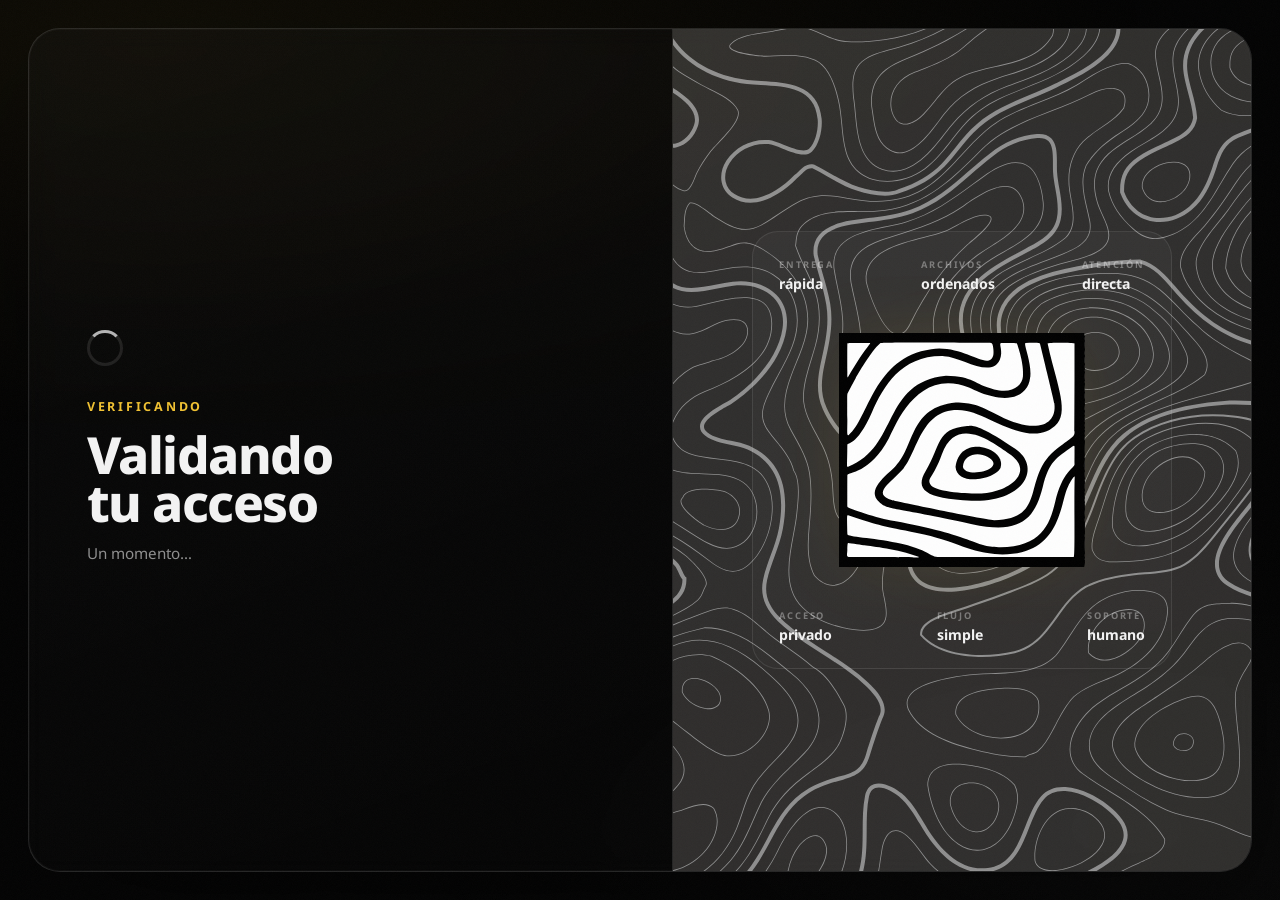
==== auth.html @ 5a483030 "Create auth.html" ====
<!doctype html>
<html lang="es">
<head>
  <meta charset="utf-8" />
  <meta name="viewport" content="width=device-width,initial-scale=1" />
  <title>Verificando acceso · Portal privado</title>
  <link rel="icon" type="image/png" sizes="32x32" href="assets/favicon-32x32.png" />
  <link rel="icon" type="image/png" sizes="16x16" href="assets/favicon-16x16.png" />
  <link rel="apple-touch-icon" sizes="180x180" href="assets/apple-touch-icon.png" />
  <link rel="manifest" href="manifest.json" />
  <meta name="theme-color" content="#0a0a0a" />
  <link rel="preconnect" href="https://fonts.googleapis.com" />
  <link rel="preconnect" href="https://fonts.gstatic.com" crossorigin />
  <link href="https://fonts.googleapis.com/css2?family=Noto+Sans:wght@400;600;700;800&display=swap" rel="stylesheet" />
  <link rel="stylesheet" href="styles.css" />
  <style>
    .auth-wrap {
      display: flex;
      flex-direction: column;
      justify-content: center;
      min-height: 100%;
      max-width: 480px;
    }
    .auth-spinner {
      width: 36px; height: 36px;
      border: 3px solid rgba(255,255,255,0.1);
      border-top-color: rgba(255,255,255,0.7);
      border-radius: 50%;
      animation: spin 0.75s linear infinite;
      margin-bottom: 32px;
    }
    @keyframes spin { to { transform: rotate(360deg); } }
  </style>
</head>
<body>
  <main class="site-shell portal-shell">
    <section class="card split-card">

      <div class="left-panel">
        <div class="auth-wrap">

          <!-- Estado: verificando -->
          <div id="authLoading">
            <div class="auth-spinner"></div>
            <p class="eyebrow">Verificando</p>
            <h1 style="font-size:clamp(2rem,4vw,3.2rem);">Validando<br>tu acceso</h1>
            <p class="lead compact" style="margin-top:16px;">Un momento…</p>
          </div>

          <!-- Estado: error -->
          <div id="authError" style="display:none;">
            <p class="eyebrow" style="color:#f0a0a0;">Acceso denegado</p>
            <h1 style="font-size:clamp(2rem,4vw,3.2rem);" id="authErrorTitle">Enlace inválido</h1>
            <p class="lead compact" style="margin-top:16px;" id="authErrorMsg">
              Este enlace no es válido, ya fue utilizado o expiró.
            </p>
            <a href="index.html" class="primary-button" style="display:inline-flex;align-items:center;justify-content:center;text-decoration:none;margin-top:28px;">
              <span>Solicitar nuevo acceso</span>
            </a>
          </div>

        </div>
      </div>

      <div class="right-panel logo-panel" aria-hidden="true">
        <img src="assets/LANDING.svg" class="topo-bg" alt="" />
        <div class="hero-stage">
          <div class="hero-stage__glow"></div>
          <div class="hero-stage__frame">
            <div class="hero-stage__top">
              <div class="spec-item">
                <span class="spec-item__label">ENTREGA</span>
                <strong>rápida</strong>
              </div>
              <div class="spec-item">
                <span class="spec-item__label">ARCHIVOS</span>
                <strong>ordenados</strong>
              </div>
              <div class="spec-item">
                <span class="spec-item__label">ATENCIÓN</span>
                <strong>directa</strong>
              </div>
            </div>
            <img src="assets/isologo.svg" alt="" class="hero-logo" />
            <div class="hero-stage__specs">
              <div class="spec-item">
                <span class="spec-item__label">ACCESO</span>
                <strong>privado</strong>
              </div>
              <div class="spec-item">
                <span class="spec-item__label">FLUJO</span>
                <strong>simple</strong>
              </div>
              <div class="spec-item">
                <span class="spec-item__label">SOPORTE</span>
                <strong>humano</strong>
              </div>
            </div>
          </div>
        </div>
      </div>

    </section>
  </main>
  <script src="app.js"></script>
</body>
</html>
---- styles.css ----
:root {
  --bg: #040404;
  --line: rgba(255,255,255,0.12);
  --line-strong: rgba(255,255,255,0.22);
  --text: #f3f3f3;
  --muted: rgba(255,255,255,0.55);
  --muted-strong: rgba(255,255,255,0.72);
  --accent: #f1c232;
  --transition-fast: 190ms ease;
}

* { box-sizing: border-box; }
html, body { margin: 0; min-height: 100%; }
body {
  background: var(--bg);
  color: var(--text);
  font-family: 'Noto Sans', ui-sans-serif, system-ui, sans-serif;
  -webkit-font-smoothing: antialiased;
  overflow-x: hidden;
}
button, input, textarea, select { font: inherit; }
a { color: inherit; }

/* Grain */
body::after {
  content: "";
  position: fixed; inset: 0;
  pointer-events: none; z-index: 100; opacity: 0.03;
  background-image: url("data:image/svg+xml,%3Csvg viewBox='0 0 256 256' xmlns='http://www.w3.org/2000/svg'%3E%3Cfilter id='n'%3E%3CfeTurbulence type='fractalNoise' baseFrequency='0.85' numOctaves='4' stitchTiles='stitch'/%3E%3C/filter%3E%3Crect width='100%25' height='100%25' filter='url(%23n)'/%3E%3C/svg%3E");
  background-size: 180px 180px;
}

/* Grid */
body::before {
  content: "";
  position: fixed; inset: 0;
  pointer-events: none; opacity: 0.14;
  background-image:
    linear-gradient(rgba(255,255,255,0.04) 1px, transparent 1px),
    linear-gradient(90deg, rgba(255,255,255,0.04) 1px, transparent 1px);
  background-size: 62px 62px;
  mask-image: radial-gradient(ellipse at 50% 0%, rgba(0,0,0,0.5) 0%, transparent 68%);
}

/* Ambient */
.site-shell::before {
  content: "";
  position: fixed; inset: 0; pointer-events: none;
  background:
    radial-gradient(ellipse 80% 45% at 12% 4%, rgba(241,194,50,0.05), transparent),
    radial-gradient(ellipse 60% 35% at 88% 92%, rgba(255,255,255,0.018), transparent);
}

.site-shell {
  position: relative;
  min-height: 100vh;
  padding: 28px;
}

/* ── CARD ─────────────────────────────────────────────────────── */

.card {
  position: relative;
  min-height: calc(100vh - 56px);
  border: 1px solid var(--line);
  border-radius: 32px;
  overflow: hidden;
  background:
    linear-gradient(160deg, rgba(255,255,255,0.022) 0%, rgba(255,255,255,0.005) 100%),
    rgba(0,0,0,0.16);
  backdrop-filter: blur(10px);
  box-shadow:
    0 0 0 1px rgba(255,255,255,0.03) inset,
    0 50px 140px rgba(0,0,0,0.4);
}

/* ── PORTAL LOGIN (split) ─────────────────────────────────────── */

.split-card {
  display: grid;
  grid-template-columns: minmax(min(400px, 100%), 1fr) minmax(0, 0.9fr);
}

.left-panel {
  min-width: 0;
  position: relative;
  padding: 52px 58px 56px;
}

/* ── TYPOGRAPHY ───────────────────────────────────────────────── */

.eyebrow {
  margin: 0 0 16px;
  text-transform: uppercase;
  letter-spacing: 0.22em;
  color: var(--accent);
  font-size: 0.78rem;
  font-weight: 700;
}

h1 {
  margin: 0;
  font-size: clamp(2.8rem, 5vw, 4.6rem);
  line-height: 0.93;
  font-weight: 800;
  letter-spacing: -0.03em;
}

h2 { margin: 0; }

.lead {
  margin: 20px 0 36px;
  color: var(--muted);
  font-size: clamp(1rem, 1.6vw, 1.2rem);
  line-height: 1.55;
}
.lead.compact { margin: 8px 0 0; font-size: 0.95rem; }

/* ── FORMS ────────────────────────────────────────────────────── */

.stack-form { display: grid; gap: 12px; }
.compact-form { gap: 12px; }

label {
  display: block;
  text-transform: uppercase;
  letter-spacing: 0.18em;
  color: rgba(255,255,255,0.68);
  font-size: 0.76rem;
  font-weight: 700;
  margin-top: 8px;
}

.field-wrap { position: relative; }
.field-wrap::after {
  content: "";
  position: absolute; inset: 1px;
  border-radius: 999px; pointer-events: none;
  background: linear-gradient(90deg, rgba(241,194,50,0.07), transparent 28%, transparent 72%, rgba(255,255,255,0.04));
  opacity: 0; transition: opacity var(--transition-fast);
}
.field-wrap:focus-within::after { opacity: 1; }

input, textarea, select {
  width: 100%;
  border: 1px solid var(--line-strong);
  border-radius: 20px;
  min-height: 68px;
  padding: 0 24px;
  background: rgba(255,255,255,0.01);
  color: var(--text);
  outline: none;
  transition: border-color var(--transition-fast), background var(--transition-fast), box-shadow var(--transition-fast);
}

/* Portal login input pill */
.portal-shell input { border-radius: 999px; min-height: 78px; padding: 0 28px; }

input::placeholder, textarea::placeholder { color: rgba(255,255,255,0.24); }
input:hover, textarea:hover, select:hover { border-color: rgba(255,255,255,0.26); }
input:focus, textarea:focus, select:focus {
  border-color: rgba(241,194,50,0.5);
  background: rgba(255,255,255,0.018);
  box-shadow: 0 0 0 3px rgba(241,194,50,0.06);
}

textarea { min-height: 110px; padding: 16px 24px; border-radius: 20px; resize: vertical; }
select { appearance: none; }

/* ── BUTTONS ──────────────────────────────────────────────────── */

.primary-button {
  position: relative; overflow: hidden;
  margin-top: 8px; min-height: 72px; width: 100%; padding: 0 28px;
  border-radius: 999px;
  border: 1px solid rgba(255,255,255,0.85);
  background: transparent; color: var(--text);
  text-transform: uppercase; letter-spacing: 0.2em;
  font-size: 0.86rem; font-weight: 800; cursor: pointer;
  transition: background var(--transition-fast), color var(--transition-fast), transform var(--transition-fast);
}
.primary-button span { position: relative; z-index: 2; }
.primary-button:hover { background: var(--text); color: #0a0a0a; transform: translateY(-2px); }
.primary-button:active { transform: translateY(0) scale(0.99); }
.primary-button:disabled { opacity: 0.7; cursor: wait; transform: none; }

.mini-button {
  min-height: 48px; border-radius: 999px; padding: 0 20px;
  border: 1px solid var(--line-strong);
  background: transparent; color: var(--text);
  text-transform: uppercase; letter-spacing: 0.12em;
  font-size: 0.78rem; font-weight: 700; cursor: pointer;
  transition: background var(--transition-fast), border-color var(--transition-fast);
}
.mini-button:hover { background: rgba(255,255,255,0.05); border-color: rgba(255,255,255,0.32); }

.accent-button { border-color: var(--accent); color: var(--accent); }
.accent-button:hover { background: rgba(241,194,50,0.08); }

/* ── STATUS / HELPER ──────────────────────────────────────────── */

.helper, .status-message {
  color: var(--muted); font-size: 0.88rem; margin: 6px 0 0; line-height: 1.5;
}
.status-message { min-height: 1.5em; }
.status-message.is-error   { color: #f0a0a0; }
.status-message.is-success { color: #b8d4a0; }

/* ── RIGHT PANEL (portal login) ───────────────────────────────── */

.right-panel {
  min-width: 0; position: relative;
  border-left: 1px solid var(--line);
  display: flex; align-items: center; justify-content: center;
  padding: 48px; overflow: hidden;
}

.topo-bg {
  position: absolute; inset: 0;
  width: 100%; height: 100%;
  object-fit: cover;
  opacity: 0.55; pointer-events: none;
}

/* Hero stage */
.hero-stage {
  position: relative;
  width: min(420px, 100%); aspect-ratio: 0.96;
  display: grid; place-items: center; z-index: 1;
}
.hero-stage__glow {
  position: absolute; inset: 8% 10%; border-radius: 50%;
  background: radial-gradient(circle, rgba(241,194,50,0.1), transparent 58%);
  filter: blur(28px);
  animation: glowPulse 6s ease-in-out infinite;
}
@keyframes glowPulse {
  0%, 100% { opacity: 0.6; transform: scale(1); }
  50%       { opacity: 1;   transform: scale(1.08); }
}
.hero-stage__frame {
  position: relative; width: 100%; height: 100%;
  display: grid; place-items: center; padding: 28px;
  border: 1px solid rgba(255,255,255,0.09); border-radius: 26px;
  background: linear-gradient(180deg, rgba(255,255,255,0.022), rgba(255,255,255,0.005)), rgba(255,255,255,0.008);
}
.hero-stage__top {
  position: absolute;
  top: 26px; left: 26px; right: 26px;
  display: flex; justify-content: space-between; gap: 12px;
}
.hero-stage__specs {
  position: absolute;
  bottom: 24px; left: 26px; right: 26px;
  display: flex; justify-content: space-between; gap: 12px;
}
.spec-item { display: grid; gap: 3px; }
.spec-item__label {
  color: rgba(255,255,255,0.36); font-size: 0.58rem;
  font-weight: 700; letter-spacing: 0.2em; text-transform: uppercase;
}
.spec-item strong { font-size: 0.88rem; font-weight: 700; }

.hero-logo {
  width: min(270px, 68%); display: block;
  animation: logoBreath 9s ease-in-out infinite;
  filter: drop-shadow(0 0 32px rgba(241,194,50,0.07));
}
@keyframes logoBreath {
  0%, 100% { transform: translateY(0) rotate(-0.3deg); }
  33%       { transform: translateY(-6px) rotate(0.2deg); }
  66%       { transform: translateY(-3px) rotate(-0.1deg); }
}

/* ── DASHBOARD ────────────────────────────────────────────────── */

.dashboard-card, .profile-card {
  padding: 36px 40px;
  min-height: calc(100vh - 56px);
}

.panel-header {
  display: flex; justify-content: space-between; gap: 20px;
  align-items: flex-start;
  padding-bottom: 28px; border-bottom: 1px solid var(--line);
}
.panel-header.simple { align-items: center; }
.header-actions { display: flex; gap: 10px; flex-wrap: wrap; }

.dashboard-grid {
  display: grid;
  grid-template-columns: 1.1fr 1fr;
  gap: 20px; padding-top: 24px;
}

.info-block {
  min-width: 0;
  border: 1px solid var(--line); border-radius: 26px;
  padding: 22px; background: rgba(255,255,255,0.008);
}
.full-span { grid-column: 1 / -1; }

.block-head {
  padding-bottom: 16px;
  border-bottom: 1px solid rgba(255,255,255,0.08);
  margin-bottom: 18px;
}
.block-head.between { display: flex; justify-content: space-between; align-items: center; }
.block-head h2 {
  font-size: 0.9rem; text-transform: uppercase;
  letter-spacing: 0.14em; font-weight: 700;
}

/* Files */
.file-list, .history-list { display: grid; gap: 0; }
.file-row {
  display: flex; justify-content: space-between; gap: 14px;
  align-items: center; padding: 14px 0;
  border-bottom: 1px solid rgba(255,255,255,0.07);
}
.file-row:last-child { border-bottom: 0; }
.file-meta { display: grid; gap: 4px; min-width: 0; }
.file-title { font-weight: 700; font-size: 0.92rem; }
.file-sub { color: var(--muted); font-size: 0.84rem; }
.file-link {
  color: var(--text); text-decoration: none;
  border: 1px solid var(--line-strong); border-radius: 999px;
  padding: 10px 14px; font-size: 0.8rem; white-space: nowrap;
  transition: background var(--transition-fast);
}
.file-link:hover { background: rgba(255,255,255,0.04); }

/* Grids */
.grid-two, .grid-three { display: grid; gap: 12px; }
.grid-two   { grid-template-columns: 1fr 1fr; }
.grid-three { grid-template-columns: repeat(3, 1fr); }

/* Drop zone */
.drop-zone {
  border: 2px dashed rgba(255,255,255,0.18); border-radius: 14px;
  padding: 20px 16px; text-align: center; cursor: pointer;
  transition: border-color 200ms ease, background 200ms ease;
  background: rgba(255,255,255,0.02); user-select: none;
}
.drop-zone:hover, .drop-zone.drag-over {
  border-color: rgba(255,255,255,0.5); background: rgba(255,255,255,0.05);
}
.drop-zone.has-file { border-color: rgba(255,255,255,0.45); border-style: solid; background: rgba(255,255,255,0.04); }
.drop-zone.drop-error { border-color: rgba(220,80,80,0.6); background: rgba(220,80,80,0.05); color: #e07070; }
.drop-label { display: flex; flex-direction: column; gap: 4px; font-size: 0.84rem; color: rgba(255,255,255,0.45); }
.drop-label .drop-hint { font-size: 0.74rem; opacity: 0.6; }
.drop-label .drop-filename { color: rgba(255,255,255,0.9); font-weight: 600; word-break: break-all; }
.drop-label .drop-size { font-size: 0.74rem; opacity: 0.5; }

/* History */
.history-row { padding: 14px 0; border-bottom: 1px solid rgba(255,255,255,0.07); }
.history-row:last-child { border-bottom: none; }
.history-main { display: flex; flex-direction: column; gap: 8px; }
@media (min-width: 520px) {
  .history-main { flex-direction: row; align-items: center; justify-content: space-between; }
}
.history-meta { display: grid; gap: 4px; min-width: 0; }
.history-title { font-weight: 700; font-size: 0.92rem; }
.history-sub { color: var(--muted); font-size: 0.84rem; }
.history-date { font-size: 0.7rem; color: rgba(255,255,255,0.3); margin-left: 8px; font-weight: 400; }
.history-estado { display: flex; flex-direction: column; gap: 5px; align-items: flex-start; }
@media (min-width: 520px) { .history-estado { align-items: flex-end; } }

/* Estado badges */
.estado-badge {
  font-size: 0.62rem; font-weight: 700; letter-spacing: 0.1em;
  text-transform: uppercase; padding: 3px 10px;
  border-radius: 999px; border: 1px solid currentColor;
}
.estado-recibido     { color: rgba(255,255,255,0.42); }
.estado-en-proceso   { color: #e0b04a; }
.estado-en-impresión { color: #6ab0f5; }
.estado-listo        { color: #7ee07e; }
.estado-entregado    { color: rgba(255,255,255,0.22); }

.estado-track { display: flex; gap: 4px; }
.estado-step { width: 18px; height: 3px; border-radius: 2px; background: rgba(255,255,255,0.1); transition: background 0.3s; }
.estado-step.active  { background: rgba(255,255,255,0.32); }
.estado-step.current { background: #fff; }

/* Urgente badge inline */
.badge-urgent {
  font-size: 0.58rem; font-weight: 700; letter-spacing: 0.08em;
  text-transform: uppercase; padding: 2px 7px;
  border-radius: 999px; border: 1px solid rgba(241,194,50,0.6);
  color: var(--accent); vertical-align: middle; margin-left: 6px;
}

/* ── URGENCY CHECKBOX ─────────────────────────────────────────── */

.urgency-check-label {
  display: flex; align-items: center; gap: 10px;
  cursor: pointer;
  font-size: 0.76rem; font-weight: 700;
  text-transform: uppercase; letter-spacing: 0.18em;
  color: rgba(255,255,255,0.68);
  margin-top: 4px;
  user-select: none;
}

.urgency-check-label input[type="checkbox"] {
  position: absolute; opacity: 0; width: 0; height: 0; pointer-events: none;
}

.urgency-check-box {
  width: 18px; height: 18px; flex-shrink: 0;
  border: 1.5px solid rgba(255,255,255,0.28);
  border-radius: 5px;
  background: transparent;
  transition: border-color var(--transition-fast), background var(--transition-fast);
  position: relative;
}
.urgency-check-box::after {
  content: "";
  position: absolute; inset: 0;
  display: flex; align-items: center; justify-content: center;
  opacity: 0;
  background: url("data:image/svg+xml,%3Csvg viewBox='0 0 12 10' xmlns='http://www.w3.org/2000/svg'%3E%3Cpath d='M1 5l3.5 3.5L11 1' stroke='%230a0a0a' stroke-width='1.8' fill='none' stroke-linecap='round' stroke-linejoin='round'/%3E%3C/svg%3E") center / 10px no-repeat;
  transition: opacity var(--transition-fast);
}

.urgency-check-label input[type="checkbox"]:checked + .urgency-check-box {
  background: var(--accent);
  border-color: var(--accent);
}
.urgency-check-label input[type="checkbox"]:checked + .urgency-check-box::after {
  opacity: 1;
}
.urgency-check-label:hover .urgency-check-box {
  border-color: rgba(255,255,255,0.5);
}

/* ── DELIVERY OPTIONS ─────────────────────────────────────────── */

.delivery-options {
  display: grid;
  grid-template-columns: repeat(3, 1fr);
  gap: 10px;
  margin-top: 2px;
}

.delivery-option {
  display: block; cursor: pointer;
  text-transform: none; letter-spacing: 0;
  font-size: 1rem; font-weight: 400;
  margin-top: 0;
  color: var(--text);
}

.delivery-option input[type="radio"] {
  position: absolute; opacity: 0; width: 0; height: 0; pointer-events: none;
}

.delivery-card {
  display: flex; flex-direction: column; gap: 6px;
  padding: 14px 14px 12px;
  border: 1px solid rgba(255,255,255,0.12);
  border-radius: 14px;
  background: rgba(255,255,255,0.02);
  min-height: 80px;
  transition: border-color var(--transition-fast), background var(--transition-fast);
}

.delivery-option:hover .delivery-card {
  border-color: rgba(255,255,255,0.26);
  background: rgba(255,255,255,0.04);
}

.delivery-option input[type="radio"]:checked + .delivery-card {
  border-color: rgba(241,194,50,0.55);
  background: rgba(241,194,50,0.05);
}

.delivery-top {
  display: flex; justify-content: space-between; align-items: center;
}

.delivery-name {
  font-size: 0.82rem; font-weight: 800;
  text-transform: uppercase; letter-spacing: 0.1em;
  color: var(--text);
}

.delivery-check {
  width: 14px; height: 14px; border-radius: 50%;
  border: 1.5px solid rgba(255,255,255,0.2);
  flex-shrink: 0;
  transition: border-color var(--transition-fast), background var(--transition-fast);
}
.delivery-option input[type="radio"]:checked + .delivery-card .delivery-check {
  border-color: var(--accent);
  background: var(--accent);
  box-shadow: 0 0 0 3px rgba(241,194,50,0.12);
}

.delivery-detail {
  font-size: 0.72rem; color: var(--muted); line-height: 1.45;
  font-weight: 400;
}
.delivery-option input[type="radio"]:checked + .delivery-card .delivery-detail {
  color: rgba(241,194,50,0.7);
}

/* ── PRICE DISPLAY ────────────────────────────────────────────── */

.price-display {
  display: flex; justify-content: space-between; align-items: center;
  gap: 16px; padding: 16px 20px;
  border: 1px solid rgba(241,194,50,0.25);
  border-radius: 16px;
  background: rgba(241,194,50,0.04);
  animation: priceReveal 280ms ease both;
}

@keyframes priceReveal {
  from { opacity: 0; transform: translateY(4px); }
  to   { opacity: 1; transform: translateY(0); }
}

.price-inner { display: flex; flex-direction: column; gap: 3px; min-width: 0; }

.price-label {
  font-size: 0.68rem; text-transform: uppercase;
  letter-spacing: 0.18em; font-weight: 700;
  color: rgba(241,194,50,0.65);
}

.price-breakdown {
  font-size: 0.74rem; color: var(--muted); line-height: 1.4;
}
.price-urgent { color: rgba(241,194,50,0.7); }

.price-value {
  font-size: 1.55rem; font-weight: 800;
  letter-spacing: -0.02em; color: var(--accent);
  white-space: nowrap; flex-shrink: 0;
}

/* ── MODAL ────────────────────────────────────────────────────── */

.modal-overlay {
  display: none; position: fixed; inset: 0;
  background: rgba(0,0,0,0.78); backdrop-filter: blur(4px);
  z-index: 1000; align-items: center; justify-content: center; padding: 16px;
}
.modal-overlay.is-open { display: flex; }
.modal-box {
  background: #0e0e0e; border: 1px solid rgba(255,255,255,0.12);
  border-radius: 20px; padding: 28px; width: 100%; max-width: 420px;
  display: flex; flex-direction: column; gap: 18px;
}
.confirm-details { display: flex; flex-direction: column; gap: 6px; }
.confirm-row {
  display: flex; justify-content: space-between; align-items: baseline;
  gap: 14px; font-size: 0.875rem;
  border-bottom: 1px solid rgba(255,255,255,0.06); padding-bottom: 8px;
}
.confirm-row span { color: rgba(255,255,255,0.38); text-transform: uppercase; font-size: 0.68rem; letter-spacing: 0.08em; flex-shrink: 0; }
.confirm-row strong { color: #fff; font-weight: 700; text-align: right; word-break: break-word; }
.modal-actions { display: flex; gap: 10px; justify-content: flex-end; }

/* Confirm price block */
.confirm-price-wrap {
  flex-direction: column; gap: 6px;
  padding: 16px 18px;
  border: 1px solid rgba(241,194,50,0.3);
  border-radius: 12px;
  background: rgba(241,194,50,0.05);
}

.confirm-price-inner {
  display: flex; justify-content: space-between; align-items: center; gap: 16px;
}

.confirm-price-label {
  font-size: 0.68rem; text-transform: uppercase;
  letter-spacing: 0.16em; font-weight: 700;
  color: rgba(241,194,50,0.6);
}

.confirm-price-value {
  font-size: 1.65rem; font-weight: 800;
  letter-spacing: -0.02em; color: var(--accent);
}

.confirm-price-note {
  margin: 0; font-size: 0.72rem; color: rgba(255,255,255,0.28); line-height: 1.4;
}

/* ── PROFILE ──────────────────────────────────────────────────── */

.profile-grid {
  display: grid;
  grid-template-columns: 1fr 0.65fr;
  gap: 20px; padding-top: 24px;
}

.identity-card {
  border: 1px solid var(--line); border-radius: 26px;
  display: flex; align-items: center; gap: 24px;
  padding: 28px; background: rgba(255,255,255,0.008);
}
.profile-logo { width: min(110px, 28%); }
.identity-info h2 {
  font-size: clamp(1.4rem, 2.5vw, 2rem);
  font-weight: 800; letter-spacing: -0.015em; margin-top: 6px;
}

.profile-data-block, .activity-block, .last-order-block {
  border: 1px solid var(--line); border-radius: 26px;
  padding: 22px 26px; background: rgba(255,255,255,0.008);
}

.block-label {
  margin: 0 0 14px; font-size: 0.74rem;
  text-transform: uppercase; letter-spacing: 0.18em;
  color: rgba(255,255,255,0.38); font-weight: 700;
}

.data-row {
  display: flex; justify-content: space-between; gap: 16px;
  padding: 14px 0; border-bottom: 1px solid rgba(255,255,255,0.08);
}
.data-row:last-child { border-bottom: 0; }
.data-row span { color: var(--muted); text-transform: uppercase; letter-spacing: 0.1em; font-size: 0.8rem; }
.data-row strong { font-size: 0.95rem; font-weight: 700; }

.stats-grid { display: grid; grid-template-columns: repeat(3,1fr); gap: 14px; }
.stat-item { display: grid; gap: 5px; }
.stat-value { font-size: 1.9rem; font-weight: 800; letter-spacing: -0.02em; display: block; }
.stat-label { font-size: 0.74rem; text-transform: uppercase; letter-spacing: 0.1em; color: var(--muted); display: block; }

.last-order-inner { display: grid; gap: 10px; }
.last-order-row { display: flex; justify-content: space-between; align-items: center; gap: 14px; flex-wrap: wrap; }
.profile-empty { color: var(--muted); font-size: 0.92rem; }

/* ── SPINNER ──────────────────────────────────────────────────── */

.btn-spinner {
  display: inline-block; width: 12px; height: 12px;
  border: 2px solid rgba(255,255,255,0.2); border-top-color: #fff;
  border-radius: 50%; animation: spin 0.7s linear infinite;
  vertical-align: middle; margin-right: 5px;
}
@keyframes spin { to { transform: rotate(360deg); } }

/* ── RESPONSIVE ───────────────────────────────────────────────── */

@media (max-width: 1100px) {
  .split-card { grid-template-columns: 1fr; }
  .right-panel { border-left: 0; border-top: 1px solid var(--line); min-height: 300px; }
  .hero-stage { width: min(480px, 100%); aspect-ratio: 1.3; }
  .dashboard-grid { grid-template-columns: 1fr; }
  .profile-grid { grid-template-columns: 1fr; }
}

@media (max-width: 700px) {
  .site-shell { padding: 14px; }
  .left-panel { padding: 26px 18px 28px; }
  .dashboard-card, .profile-card { padding: 20px 16px; }
  .grid-two, .grid-three { grid-template-columns: 1fr; }
  .panel-header { flex-direction: column; gap: 14px; }
  .identity-card { flex-direction: column; text-align: center; }
  .stats-grid { grid-template-columns: repeat(3,1fr); }
  .stat-value { font-size: 1.5rem; }
  .delivery-options { grid-template-columns: 1fr; }
  .price-value { font-size: 1.3rem; }
}

@media (max-width: 480px) {
  .delivery-options { grid-template-columns: 1fr; }
}

@media (prefers-reduced-motion: reduce) {
  *, *::before, *::after {
    animation-duration: 0.01ms !important;
    animation-iteration-count: 1 !important;
    transition-duration: 0.01ms !important;
  }
}
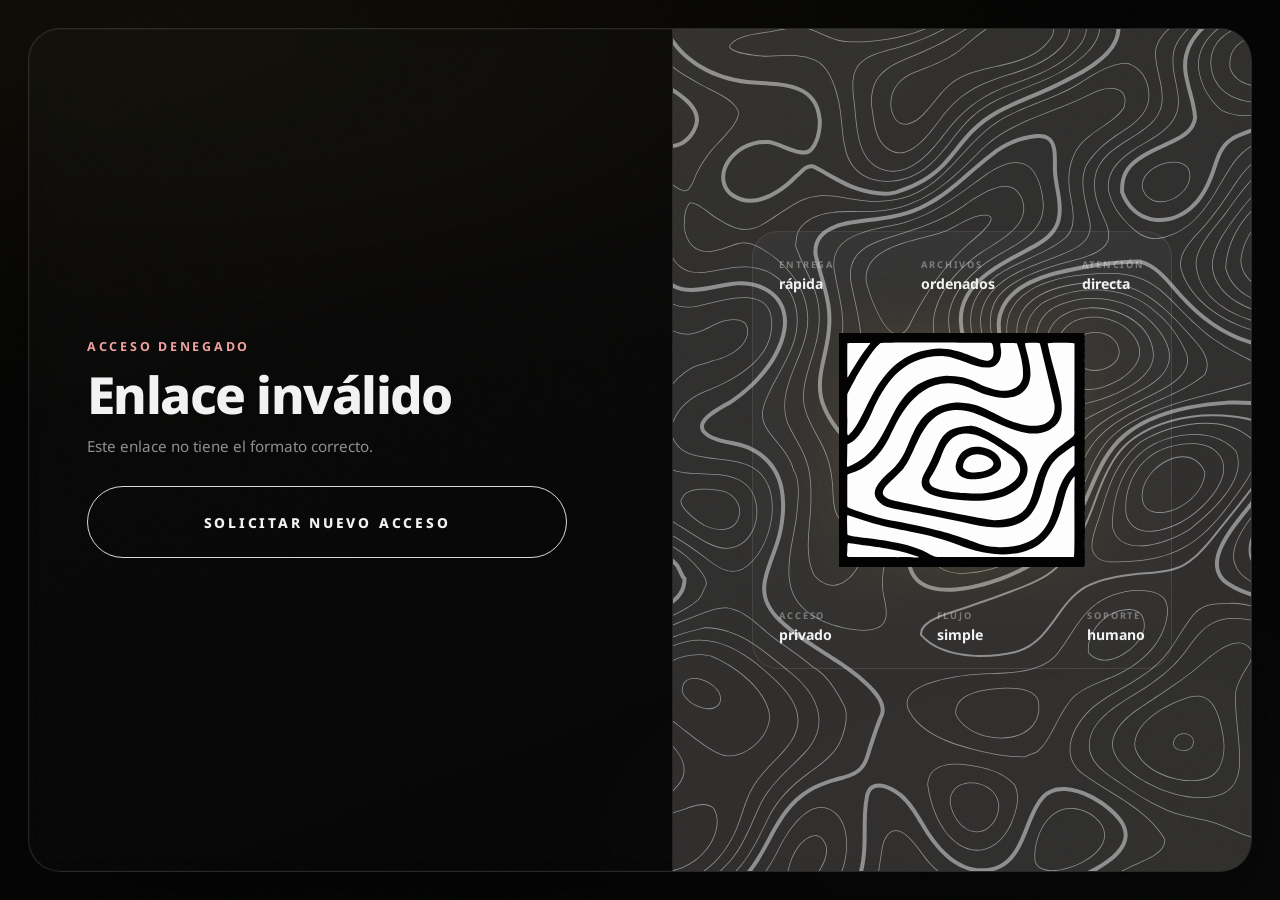
==== commit 66e6598d: "Add files via upload" ====
--- a/auth.html
+++ b/auth.html
@@ -3,6 +3,7 @@
 <head>
   <meta charset="utf-8" />
   <meta name="viewport" content="width=device-width,initial-scale=1" />
+  <meta name="robots" content="noindex, nofollow" />
   <title>Verificando acceso · Portal privado</title>
   <link rel="icon" type="image/png" sizes="32x32" href="assets/favicon-32x32.png" />
   <link rel="icon" type="image/png" sizes="16x16" href="assets/favicon-16x16.png" />
--- a/styles.css
+++ b/styles.css
@@ -566,11 +566,16 @@
 
 /* Confirm price block */
 .confirm-price-wrap {
+  display: none;
   flex-direction: column; gap: 6px;
   padding: 16px 18px;
   border: 1px solid rgba(241,194,50,0.3);
   border-radius: 12px;
   background: rgba(241,194,50,0.05);
+}
+
+.confirm-price-wrap.is-visible {
+  display: flex;
 }
 
 .confirm-price-inner {
